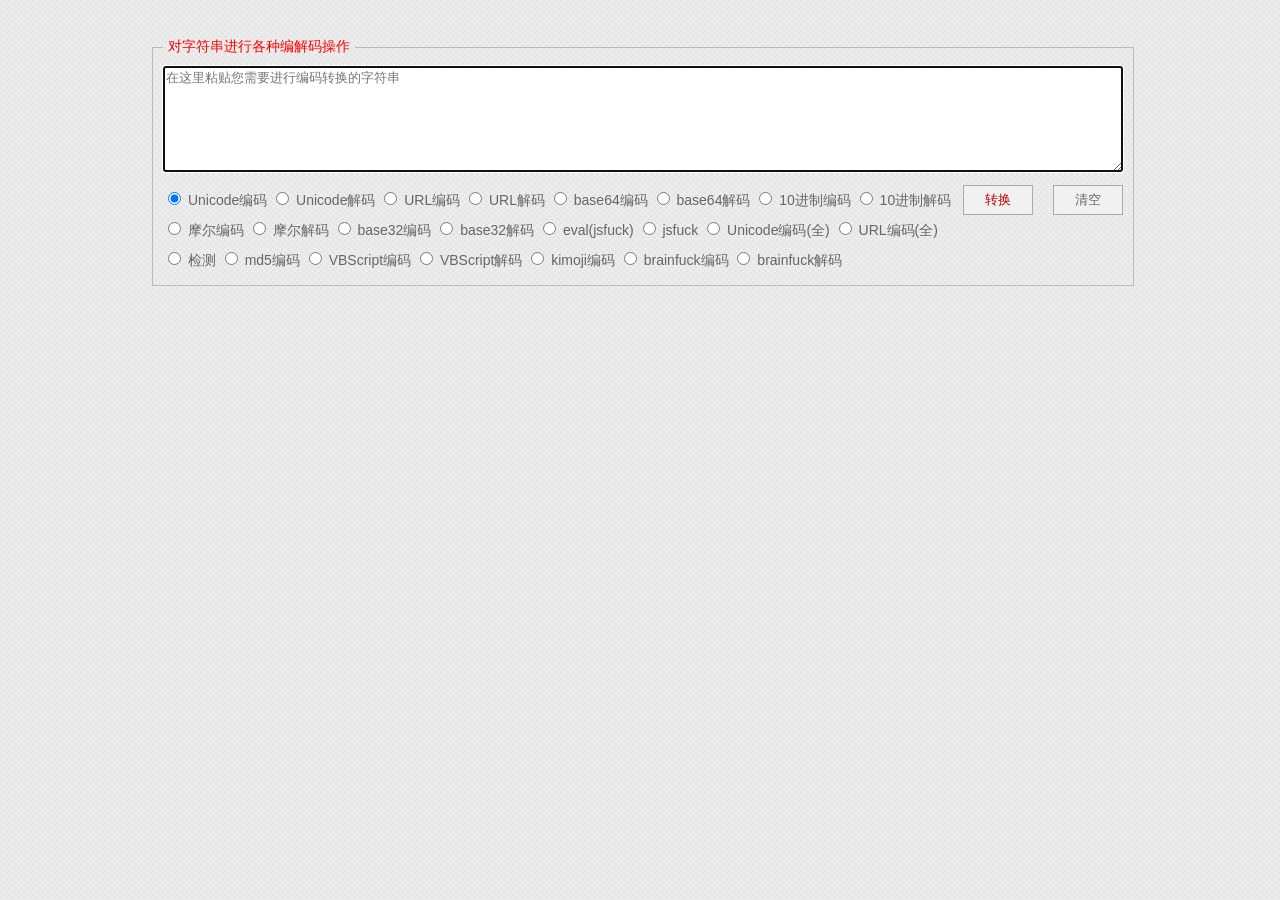
==== index.html @ 711b21a5 "init init" ====
<!DOCTYPE HTML>
<html lang=zh-CN>
<head>
<title>字符串编解码工具</title>
<meta charset=UTF-8>
<!--[if (lt IE 8.0)]>
<link rel=stylesheet href=fe-endecode.css><![endif]-->
<!--[if (!IE)|(gte IE 8.0)]>
<!-->
<link rel=stylesheet href=fe-endecode_datauri.css>
<!--<![endif]-->
<script src=jquery-1.5.min.js></script>
<script src=mod_endecode.js></script>
<script src=jsfuck.js></script>
<script src=morse.js></script>
<script src=vbs.js></script>
<script src=kimoji.js></script>
<script src=brainfuck.js></script>
</head>
<body>
<div class="mod-endecode -e-x-container">
    <fieldset>
        <legend>对字符串进行各种编解码操作</legend>
        <div class="x-input">
            <textarea class="-e-zxl-ta-src" id="srcText" placeholder="在这里粘贴您需要进行编码转换的字符串"></textarea>
        </div>
        <div class="-e-x-btn">
        <span class="-e-x-radio">
        <input type="radio" name="codeType" id="uniEncode" checked="checked">
        <label for="uniEncode">Unicode编码</label>
        <input type="radio" name="codeType" id="uniDecode">
        <label for="uniDecode">Unicode解码</label>
        <input type="radio" name="codeType" id="utf8Encode">
        <label for="utf8Encode">URL编码</label>
        <input type="radio" name="codeType" id="utf8Decode">
        <label for="utf8Decode">URL解码</label>
        <input type="radio" name="codeType" id="base64Encode">
        <label for="base64Encode">base64编码</label>
        <input type="radio" name="codeType" id="base64Decode">
        <label for="base64Decode">base64解码</label>
        <input type="radio" name="codeType" id="ten_Encode">
        <label for="ten_Encode">10进制编码</label>
        <input type="radio" name="codeType" id="ten_Decode">
        <label for="ten_Decode">10进制解码</label>
        <br>
        <input type="radio" name="codeType" id="morse_Encode">
        <label for="morse_Encode">摩尔编码</label>
        <input type="radio" name="codeType" id="morse_Decode">
        <label for="morse_Decode">摩尔解码</label>
        <input type="radio" name="codeType" id="base32Encode">
        <label for="base32Encode">base32编码</label>
        <input type="radio" name="codeType" id="base32Decode">
        <label for="base32Decode">base32解码</label>
        <input type="radio" name="codeType" id="eval_jsfuck">
        <label for="eval_jsfuck">eval(jsfuck)</label>
        <input type="radio" name="codeType" id="jsfuck">
        <label for="jsfuck">jsfuck</label>
        <input type="radio" name="codeType" id="unicode_Encode_full">
        <label for="unicode_Encode_full">Unicode编码(全)</label>
        <input type="radio" name="codeType" id="url_Encode_full">
        <label for="url_Encode_full">URL编码(全)</label>
        <br>
        <input type="radio" name="codeType" id="detection">
        <label for="detection">检测</label>
        <input type="radio" name="codeType" id="md5Encode">
        <label for="md5Encode">md5编码</label>
        <input type="radio" name="codeType" id="vbsEncode">
        <label for="vbsEncode"> VBScript编码</label>
        <input type="radio" name="codeType" id="vbsDecode">
        <label for="vbsDecode"> VBScript解码</label>
        <input type="radio" name="codeType" id="kimojiEncode">
        <label for="kimojiEncode">kimoji编码</label>
        <input type="radio" name="codeType" id="brainfuckEncode">
        <label for="brainfuckEncode">brainfuck编码</label>
        <input type="radio" name="codeType" id="brainfuckDecode">
        <label for="brainfuckDencode">brainfuck解码</label>
        </span>
            <input id="btnCodeClear" class="-e-btn -e-clear-btn" type="button" value="清空">
            <input id="btnCodeChange" class="-e-btn" type="button" value="转换">
        </div>
    </fieldset>
    <div id="rst" class="x-input -e-x-rst">
        <textarea class="zxl-ta-rst" id="rstCode" cols="" rows=""></textarea>
    </div>
</div>
</div>
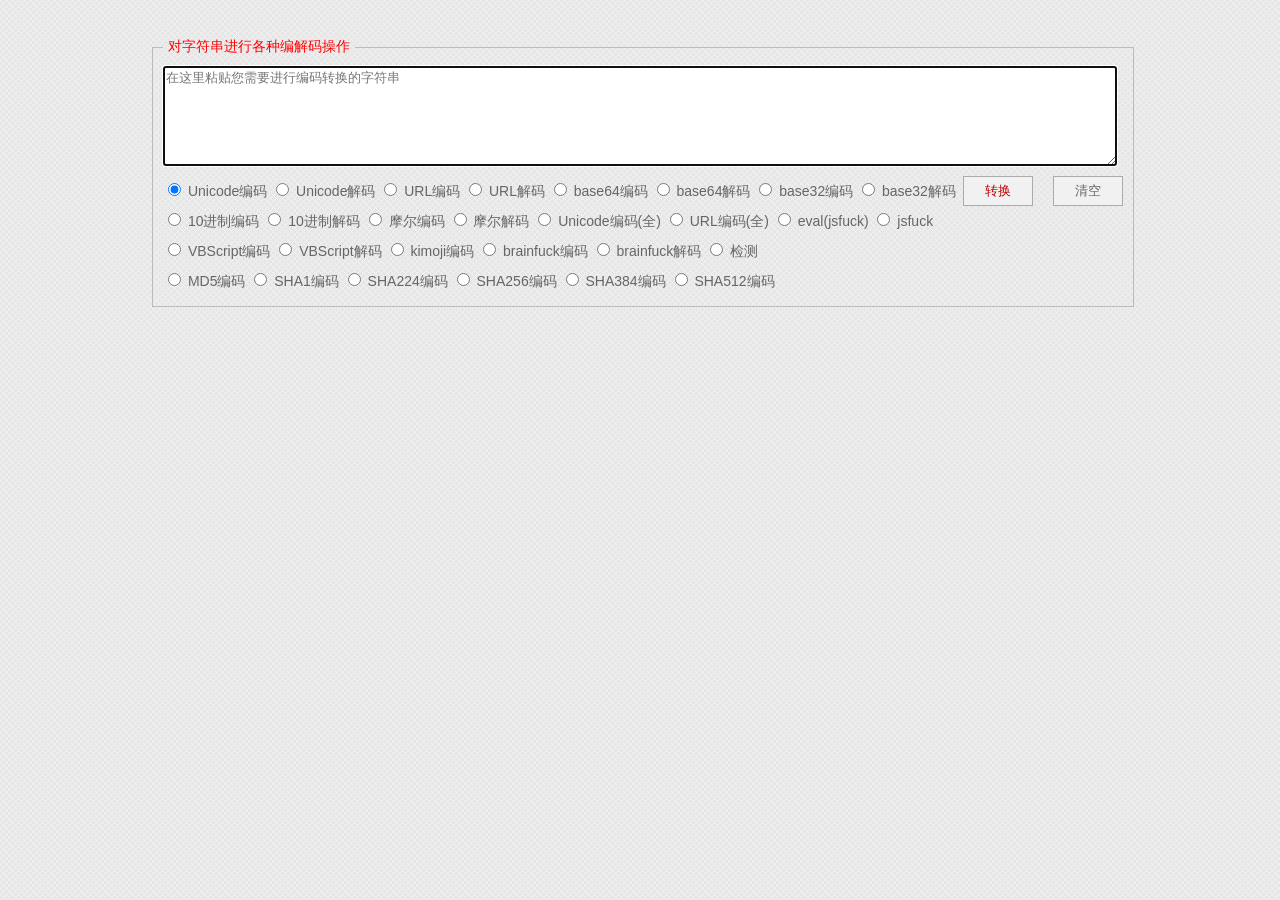
==== commit 05419dbf: "ADD SHA add sha1 and etc" ====
--- a/index.html
+++ b/index.html
@@ -1,86 +1,97 @@
-<!DOCTYPE HTML>
 <html lang=zh-CN>
-<head>
-<title>字符串编解码工具</title>
-<meta charset=UTF-8>
-<!--[if (lt IE 8.0)]>
-<link rel=stylesheet href=fe-endecode.css><![endif]-->
-<!--[if (!IE)|(gte IE 8.0)]>
-<!-->
-<link rel=stylesheet href=fe-endecode_datauri.css>
-<!--<![endif]-->
-<script src=jquery-1.5.min.js></script>
-<script src=mod_endecode.js></script>
-<script src=jsfuck.js></script>
-<script src=morse.js></script>
-<script src=vbs.js></script>
-<script src=kimoji.js></script>
-<script src=brainfuck.js></script>
-</head>
-<body>
-<div class="mod-endecode -e-x-container">
-    <fieldset>
-        <legend>对字符串进行各种编解码操作</legend>
-        <div class="x-input">
-            <textarea class="-e-zxl-ta-src" id="srcText" placeholder="在这里粘贴您需要进行编码转换的字符串"></textarea>
-        </div>
-        <div class="-e-x-btn">
-        <span class="-e-x-radio">
-        <input type="radio" name="codeType" id="uniEncode" checked="checked">
-        <label for="uniEncode">Unicode编码</label>
-        <input type="radio" name="codeType" id="uniDecode">
-        <label for="uniDecode">Unicode解码</label>
-        <input type="radio" name="codeType" id="utf8Encode">
-        <label for="utf8Encode">URL编码</label>
-        <input type="radio" name="codeType" id="utf8Decode">
-        <label for="utf8Decode">URL解码</label>
-        <input type="radio" name="codeType" id="base64Encode">
-        <label for="base64Encode">base64编码</label>
-        <input type="radio" name="codeType" id="base64Decode">
-        <label for="base64Decode">base64解码</label>
-        <input type="radio" name="codeType" id="ten_Encode">
-        <label for="ten_Encode">10进制编码</label>
-        <input type="radio" name="codeType" id="ten_Decode">
-        <label for="ten_Decode">10进制解码</label>
-        <br>
-        <input type="radio" name="codeType" id="morse_Encode">
-        <label for="morse_Encode">摩尔编码</label>
-        <input type="radio" name="codeType" id="morse_Decode">
-        <label for="morse_Decode">摩尔解码</label>
-        <input type="radio" name="codeType" id="base32Encode">
-        <label for="base32Encode">base32编码</label>
-        <input type="radio" name="codeType" id="base32Decode">
-        <label for="base32Decode">base32解码</label>
-        <input type="radio" name="codeType" id="eval_jsfuck">
-        <label for="eval_jsfuck">eval(jsfuck)</label>
-        <input type="radio" name="codeType" id="jsfuck">
-        <label for="jsfuck">jsfuck</label>
-        <input type="radio" name="codeType" id="unicode_Encode_full">
-        <label for="unicode_Encode_full">Unicode编码(全)</label>
-        <input type="radio" name="codeType" id="url_Encode_full">
-        <label for="url_Encode_full">URL编码(全)</label>
-        <br>
-        <input type="radio" name="codeType" id="detection">
-        <label for="detection">检测</label>
-        <input type="radio" name="codeType" id="md5Encode">
-        <label for="md5Encode">md5编码</label>
-        <input type="radio" name="codeType" id="vbsEncode">
-        <label for="vbsEncode"> VBScript编码</label>
-        <input type="radio" name="codeType" id="vbsDecode">
-        <label for="vbsDecode"> VBScript解码</label>
-        <input type="radio" name="codeType" id="kimojiEncode">
-        <label for="kimojiEncode">kimoji编码</label>
-        <input type="radio" name="codeType" id="brainfuckEncode">
-        <label for="brainfuckEncode">brainfuck编码</label>
-        <input type="radio" name="codeType" id="brainfuckDecode">
-        <label for="brainfuckDencode">brainfuck解码</label>
-        </span>
-            <input id="btnCodeClear" class="-e-btn -e-clear-btn" type="button" value="清空">
-            <input id="btnCodeChange" class="-e-btn" type="button" value="转换">
-        </div>
-    </fieldset>
-    <div id="rst" class="x-input -e-x-rst">
-        <textarea class="zxl-ta-rst" id="rstCode" cols="" rows=""></textarea>
-    </div>
-</div>
-</div>+	<head>
+		<title>字符串编解码工具</title>
+		<meta charset=UTF-8>
+		<!--[if (lt IE 8.0)]>
+		<link rel=stylesheet href=fe-endecode.css><![endif]-->
+		<!--[if (!IE)|(gte IE 8.0)]>
+		<!-->
+		<link rel=stylesheet href=fe-endecode_datauri.css>
+		<!--<![endif]-->
+		<script src=jquery-1.5.min.js></script>
+		<script src=mod_endecode.js></script>
+		<script src=jsfuck.js></script>
+		<script src=morse.js></script>
+		<script src=vbs.js></script>
+		<script src=kimoji.js></script>
+		<script src=brainfuck.js></script>
+		<script src="crypto-js-3.1.9-1/crypto-js.js"></script>
+	</head>
+	<body>
+		<div class="mod-endecode -e-x-container">
+			<fieldset>
+				<legend>对字符串进行各种编解码操作</legend>
+				<div class="x-input">
+					<textarea class="-e-zxl-ta-src" id="srcText" placeholder="在这里粘贴您需要进行编码转换的字符串"></textarea>
+				</div>
+				<div class="-e-x-btn">
+					<span class="-e-x-radio">
+						<input type="radio" name="codeType" id="uniEncode" checked="checked">
+						<label for="uniEncode">Unicode编码</label>
+						<input type="radio" name="codeType" id="uniDecode">
+						<label for="uniDecode">Unicode解码</label>
+						<input type="radio" name="codeType" id="utf8Encode">
+						<label for="utf8Encode">URL编码</label>
+						<input type="radio" name="codeType" id="utf8Decode">
+						<label for="utf8Decode">URL解码</label>
+						<input type="radio" name="codeType" id="base64Encode">
+						<label for="base64Encode">base64编码</label>
+						<input type="radio" name="codeType" id="base64Decode">
+						<label for="base64Decode">base64解码</label>
+						<input type="radio" name="codeType" id="base32Encode">
+						<label for="base32Encode">base32编码</label>
+						<input type="radio" name="codeType" id="base32Decode">
+						<label for="base32Decode">base32解码</label>
+						<br>
+						<input type="radio" name="codeType" id="ten_Encode">
+						<label for="ten_Encode">10进制编码</label>
+						<input type="radio" name="codeType" id="ten_Decode">
+						<label for="ten_Decode">10进制解码</label>
+						<input type="radio" name="codeType" id="morse_Encode">
+						<label for="morse_Encode">摩尔编码</label>
+						<input type="radio" name="codeType" id="morse_Decode">
+						<label for="morse_Decode">摩尔解码</label>
+						<input type="radio" name="codeType" id="unicode_Encode_full">
+						<label for="unicode_Encode_full">Unicode编码(全)</label>
+						<input type="radio" name="codeType" id="url_Encode_full">
+						<label for="url_Encode_full">URL编码(全)</label>
+						<input type="radio" name="codeType" id="eval_jsfuck">
+						<label for="eval_jsfuck">eval(jsfuck)</label>
+						<input type="radio" name="codeType" id="jsfuck">
+						<label for="jsfuck">jsfuck</label>
+						<br>
+						<input type="radio" name="codeType" id="vbsEncode">
+						<label for="vbsEncode"> VBScript编码</label>
+						<input type="radio" name="codeType" id="vbsDecode">
+						<label for="vbsDecode"> VBScript解码</label>
+						<input type="radio" name="codeType" id="kimojiEncode">
+						<label for="kimojiEncode">kimoji编码</label>
+						<input type="radio" name="codeType" id="brainfuckEncode">
+						<label for="brainfuckEncode">brainfuck编码</label>
+						<input type="radio" name="codeType" id="brainfuckDecode">
+						<label for="brainfuckDencode">brainfuck解码</label>
+						<input type="radio" name="codeType" id="detection">
+						<label for="detection">检测</label>
+						<br>
+						<input type="radio" name="codeType" id="md5Encode">
+						<label for="md5Encode">MD5编码</label>
+						<input type="radio" name="codeType" id="SHA1">
+						<label for="SHA1">SHA1编码</label>
+						<input type="radio" name="codeType" id="SHA224">
+						<label for="SHA224">SHA224编码</label>
+						<input type="radio" name="codeType" id="SHA256">
+						<label for="SHA256">SHA256编码</label>
+						<input type="radio" name="codeType" id="SHA384">
+						<label for="SHA384">SHA384编码</label>
+						<input type="radio" name="codeType" id="SHA512">
+						<label for="SHA512">SHA512编码</label>
+					</span>
+					<input id="btnCodeClear" class="-e-btn -e-clear-btn" type="button" value="清空">
+					<input id="btnCodeChange" class="-e-btn" type="button" value="转换">
+				</div>
+			</fieldset>
+			<div id="rst" class="x-input -e-x-rst">
+				<textarea class="zxl-ta-rst" id="rstCode" cols="" rows=""></textarea>
+			</div>
+		</div>
+	</div>		
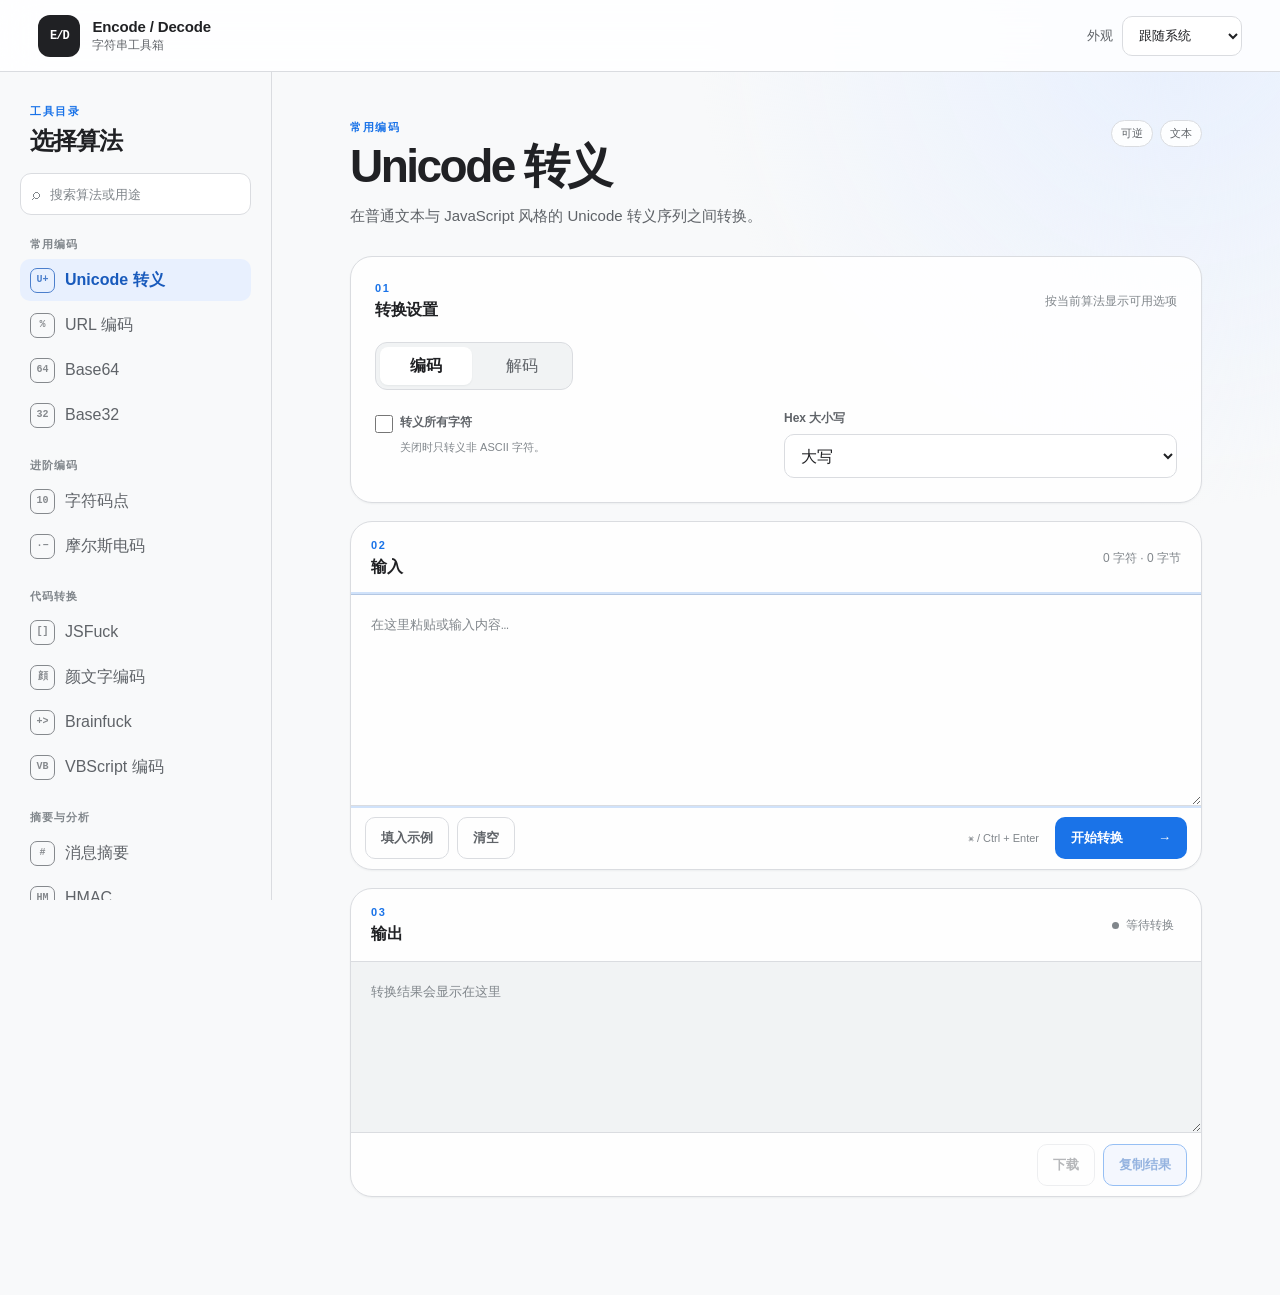
==== commit 5c1c3592: "upgrade" ====
--- a/index.html
+++ b/index.html
@@ -1,97 +1,114 @@
-<html lang=zh-CN>
-	<head>
-		<title>字符串编解码工具</title>
-		<meta charset=UTF-8>
-		<!--[if (lt IE 8.0)]>
-		<link rel=stylesheet href=fe-endecode.css><![endif]-->
-		<!--[if (!IE)|(gte IE 8.0)]>
-		<!-->
-		<link rel=stylesheet href=fe-endecode_datauri.css>
-		<!--<![endif]-->
-		<script src=jquery-1.5.min.js></script>
-		<script src=mod_endecode.js></script>
-		<script src=jsfuck.js></script>
-		<script src=morse.js></script>
-		<script src=vbs.js></script>
-		<script src=kimoji.js></script>
-		<script src=brainfuck.js></script>
-		<script src="crypto-js-3.1.9-1/crypto-js.js"></script>
-	</head>
-	<body>
-		<div class="mod-endecode -e-x-container">
-			<fieldset>
-				<legend>对字符串进行各种编解码操作</legend>
-				<div class="x-input">
-					<textarea class="-e-zxl-ta-src" id="srcText" placeholder="在这里粘贴您需要进行编码转换的字符串"></textarea>
-				</div>
-				<div class="-e-x-btn">
-					<span class="-e-x-radio">
-						<input type="radio" name="codeType" id="uniEncode" checked="checked">
-						<label for="uniEncode">Unicode编码</label>
-						<input type="radio" name="codeType" id="uniDecode">
-						<label for="uniDecode">Unicode解码</label>
-						<input type="radio" name="codeType" id="utf8Encode">
-						<label for="utf8Encode">URL编码</label>
-						<input type="radio" name="codeType" id="utf8Decode">
-						<label for="utf8Decode">URL解码</label>
-						<input type="radio" name="codeType" id="base64Encode">
-						<label for="base64Encode">base64编码</label>
-						<input type="radio" name="codeType" id="base64Decode">
-						<label for="base64Decode">base64解码</label>
-						<input type="radio" name="codeType" id="base32Encode">
-						<label for="base32Encode">base32编码</label>
-						<input type="radio" name="codeType" id="base32Decode">
-						<label for="base32Decode">base32解码</label>
-						<br>
-						<input type="radio" name="codeType" id="ten_Encode">
-						<label for="ten_Encode">10进制编码</label>
-						<input type="radio" name="codeType" id="ten_Decode">
-						<label for="ten_Decode">10进制解码</label>
-						<input type="radio" name="codeType" id="morse_Encode">
-						<label for="morse_Encode">摩尔编码</label>
-						<input type="radio" name="codeType" id="morse_Decode">
-						<label for="morse_Decode">摩尔解码</label>
-						<input type="radio" name="codeType" id="unicode_Encode_full">
-						<label for="unicode_Encode_full">Unicode编码(全)</label>
-						<input type="radio" name="codeType" id="url_Encode_full">
-						<label for="url_Encode_full">URL编码(全)</label>
-						<input type="radio" name="codeType" id="eval_jsfuck">
-						<label for="eval_jsfuck">eval(jsfuck)</label>
-						<input type="radio" name="codeType" id="jsfuck">
-						<label for="jsfuck">jsfuck</label>
-						<br>
-						<input type="radio" name="codeType" id="vbsEncode">
-						<label for="vbsEncode"> VBScript编码</label>
-						<input type="radio" name="codeType" id="vbsDecode">
-						<label for="vbsDecode"> VBScript解码</label>
-						<input type="radio" name="codeType" id="kimojiEncode">
-						<label for="kimojiEncode">kimoji编码</label>
-						<input type="radio" name="codeType" id="brainfuckEncode">
-						<label for="brainfuckEncode">brainfuck编码</label>
-						<input type="radio" name="codeType" id="brainfuckDecode">
-						<label for="brainfuckDencode">brainfuck解码</label>
-						<input type="radio" name="codeType" id="detection">
-						<label for="detection">检测</label>
-						<br>
-						<input type="radio" name="codeType" id="md5Encode">
-						<label for="md5Encode">MD5编码</label>
-						<input type="radio" name="codeType" id="SHA1">
-						<label for="SHA1">SHA1编码</label>
-						<input type="radio" name="codeType" id="SHA224">
-						<label for="SHA224">SHA224编码</label>
-						<input type="radio" name="codeType" id="SHA256">
-						<label for="SHA256">SHA256编码</label>
-						<input type="radio" name="codeType" id="SHA384">
-						<label for="SHA384">SHA384编码</label>
-						<input type="radio" name="codeType" id="SHA512">
-						<label for="SHA512">SHA512编码</label>
-					</span>
-					<input id="btnCodeClear" class="-e-btn -e-clear-btn" type="button" value="清空">
-					<input id="btnCodeChange" class="-e-btn" type="button" value="转换">
-				</div>
-			</fieldset>
-			<div id="rst" class="x-input -e-x-rst">
-				<textarea class="zxl-ta-rst" id="rstCode" cols="" rows=""></textarea>
-			</div>
-		</div>
-	</div>		+<!doctype html>
+<html lang="zh-CN">
+<head>
+  <meta charset="UTF-8">
+  <meta name="viewport" content="width=device-width, initial-scale=1, viewport-fit=cover">
+  <meta name="color-scheme" content="light dark">
+  <meta name="description" content="在浏览器本地完成文本编码、解码、摘要与加密操作。">
+  <link rel="icon" href="data:image/svg+xml,%3Csvg xmlns='http://www.w3.org/2000/svg' viewBox='0 0 64 64'%3E%3Crect width='64' height='64' rx='16' fill='%231d241f'/%3E%3Ctext x='32' y='38' text-anchor='middle' font-family='monospace' font-size='18' font-weight='700' fill='white'%3EE/D%3C/text%3E%3C/svg%3E">
+  <title>Encode / Decode · 字符串工具箱</title>
+  <link rel="stylesheet" href="styles/tokens.css">
+  <link rel="stylesheet" href="styles/app.css">
+  <link rel="stylesheet" href="styles/components.css">
+  <link rel="stylesheet" href="styles/responsive.css">
+
+  <script type="module" src="scripts/app.js"></script>
+</head>
+<body>
+  <a class="skip-link" href="#workspace">跳到工作区</a>
+  <header class="app-header">
+    <div class="brand" aria-label="Encode Decode 字符串工具箱">
+      <span class="brand-mark" aria-hidden="true">E/D</span>
+      <span><strong>Encode / Decode</strong><small>字符串工具箱</small></span>
+    </div>
+    <label class="theme-control">
+      <span>外观</span>
+      <select id="themeSelect" aria-label="选择界面主题">
+        <option value="system">跟随系统</option>
+        <option value="light">浅色</option>
+        <option value="dark">深色</option>
+      </select>
+    </label>
+  </header>
+
+  <div class="app-shell">
+    <aside class="sidebar" aria-label="算法导航">
+      <div class="sidebar-heading"><p class="eyebrow">工具目录</p><h1>选择算法</h1></div>
+      <label class="search-box">
+        <span class="sr-only">搜索算法</span><span aria-hidden="true">⌕</span>
+        <input id="algorithmSearch" type="search" autocomplete="off" placeholder="搜索算法或用途">
+      </label>
+      <nav id="algorithmNav" class="algorithm-nav" aria-label="算法列表"></nav>
+      <p id="algorithmEmpty" class="empty-filter" hidden>没有匹配的算法</p>
+    </aside>
+
+    <main id="workspace" class="workspace" tabindex="-1">
+      <div class="mobile-picker">
+        <label for="mobileAlgorithmSelect">当前工具</label>
+        <select id="mobileAlgorithmSelect"></select>
+      </div>
+
+      <section class="tool-header" aria-labelledby="toolTitle">
+        <div>
+          <p id="toolCategory" class="eyebrow"></p>
+          <h2 id="toolTitle"></h2>
+          <p id="toolDescription" class="tool-description"></p>
+        </div>
+        <div id="toolBadges" class="badges" aria-label="算法特性"></div>
+      </section>
+
+      <section class="settings-card" aria-labelledby="settingsTitle">
+        <div class="section-heading">
+          <div><p class="step-label">01</p><h3 id="settingsTitle">转换设置</h3></div>
+          <p id="settingsHint">按当前算法显示可用选项</p>
+        </div>
+        <div id="actionSwitcher" class="action-switcher" aria-label="操作方向"></div>
+        <div id="configForm" class="config-grid"></div>
+      </section>
+
+      <section class="editor-card" aria-labelledby="inputTitle">
+        <div class="section-heading editor-heading">
+          <div><p class="step-label">02</p><h3 id="inputTitle">输入</h3></div>
+          <div class="editor-meta"><span id="inputCount">0 字符</span></div>
+        </div>
+        <label class="sr-only" for="sourceText">待处理的输入内容</label>
+        <textarea id="sourceText" spellcheck="false" autocapitalize="off" autocomplete="off" placeholder="在这里粘贴或输入内容…"></textarea>
+        <div class="editor-toolbar">
+          <button id="sampleButton" class="button button-ghost" type="button">填入示例</button>
+          <button id="clearButton" class="button button-ghost danger-hover" type="button">清空</button>
+          <span class="toolbar-spacer"></span><span class="shortcut-hint">⌘ / Ctrl + Enter</span>
+          <button id="runButton" class="button button-primary" type="button"><span>开始转换</span><span aria-hidden="true">→</span></button>
+        </div>
+      </section>
+
+      <section id="errorPanel" class="error-panel" role="alert" aria-live="assertive" hidden>
+        <div class="error-icon" aria-hidden="true">!</div>
+        <div class="error-content">
+          <h3 id="errorTitle">转换失败</h3><p id="errorMessage"></p>
+          <details><summary>查看技术详情</summary><pre id="errorDetails"></pre></details>
+        </div>
+        <button id="copyErrorButton" class="icon-button" type="button" aria-label="复制错误详情">复制</button>
+      </section>
+
+      <section class="editor-card result-card" aria-labelledby="outputTitle">
+        <div class="section-heading editor-heading">
+          <div><p class="step-label">03</p><h3 id="outputTitle">输出</h3></div>
+          <div class="result-status">
+            <span id="resultIndicator" class="status-dot" data-status="idle" aria-hidden="true"></span>
+            <span id="resultStatus" aria-live="polite">等待转换</span><span id="resultTime"></span>
+          </div>
+        </div>
+        <label class="sr-only" for="resultText">转换结果</label>
+        <textarea id="resultText" readonly spellcheck="false" placeholder="转换结果会显示在这里"></textarea>
+        <div class="editor-toolbar">
+          <button id="swapButton" class="button button-ghost" type="button" hidden>交换输入输出</button>
+          <span class="toolbar-spacer"></span>
+          <button id="downloadButton" class="button button-ghost" type="button" disabled>下载</button>
+          <button id="copyButton" class="button button-secondary" type="button" disabled>复制结果</button>
+        </div>
+      </section>
+    </main>
+  </div>
+  <div id="toast" class="toast" role="status" aria-live="polite" hidden></div>
+</body>
+</html>
--- a/styles/tokens.css
+++ b/styles/tokens.css
@@ -0,0 +1,39 @@
+:root {
+  color-scheme: light dark;
+  --font-sans: Inter, ui-sans-serif, -apple-system, BlinkMacSystemFont, "Segoe UI", "PingFang SC", "Microsoft YaHei", sans-serif;
+  --font-mono: "SFMono-Regular", Consolas, "Liberation Mono", Menlo, monospace;
+  --bg: #f8f9fa; --bg-accent: #e8f0fe; --surface: rgba(255,255,255,.9);
+  --surface-solid: #fff; --surface-muted: #f1f3f4; --surface-hover: #e8eaed;
+  --text: #202124; --text-soft: #5f6368; --text-faint: #80868b;
+  --border: #dadce0; --border-strong: #bdc1c6;
+  --accent: #1a73e8; --accent-hover: #1765cc; --accent-soft: #e8f0fe; --accent-text: #185abc;
+  --danger: #b33838; --danger-soft: #f9e5e3; --warning: #a56813;
+  --shadow-sm: 0 1px 2px rgba(28,39,31,.05); --shadow-md: 0 12px 40px rgba(26,37,29,.08);
+  --focus: 0 0 0 3px rgba(26,115,232,.2);
+  --radius-sm: 8px; --radius-md: 14px; --radius-lg: 22px;
+  --header-height: 72px; --sidebar-width: 272px; --transition: 160ms ease;
+}
+
+:root[data-theme="dark"] {
+  --bg: #202124; --bg-accent: #292a2d; --surface: rgba(41,42,45,.94);
+  --surface-solid: #292a2d; --surface-muted: #303134; --surface-hover: #3c4043;
+  --text: #e8eaed; --text-soft: #bdc1c6; --text-faint: #9aa0a6;
+  --border: #3c4043; --border-strong: #5f6368;
+  --accent: #8ab4f8; --accent-hover: #aecbfa; --accent-soft: #394457; --accent-text: #d2e3fc;
+  --danger: #f28b82; --danger-soft: #442726; --warning: #fdd663;
+  --shadow-sm: 0 1px 2px rgba(0,0,0,.3); --shadow-md: 0 16px 48px rgba(0,0,0,.32);
+  --focus: 0 0 0 3px rgba(138,180,248,.28);
+}
+
+@media (prefers-color-scheme: dark) {
+  :root:not([data-theme="light"]) {
+    --bg: #202124; --bg-accent: #292a2d; --surface: rgba(41,42,45,.94);
+    --surface-solid: #292a2d; --surface-muted: #303134; --surface-hover: #3c4043;
+    --text: #e8eaed; --text-soft: #bdc1c6; --text-faint: #9aa0a6;
+    --border: #3c4043; --border-strong: #5f6368;
+    --accent: #8ab4f8; --accent-hover: #aecbfa; --accent-soft: #394457; --accent-text: #d2e3fc;
+    --danger: #f28b82; --danger-soft: #442726; --warning: #fdd663;
+    --shadow-sm: 0 1px 2px rgba(0,0,0,.3); --shadow-md: 0 16px 48px rgba(0,0,0,.32);
+    --focus: 0 0 0 3px rgba(138,180,248,.28);
+  }
+}
--- a/styles/app.css
+++ b/styles/app.css
@@ -0,0 +1,59 @@
+* { box-sizing: border-box; }
+html { min-width: 320px; background: var(--bg); color: var(--text); font-family: var(--font-sans); scroll-behavior: smooth; }
+body { min-height: 100vh; margin: 0; background: radial-gradient(circle at 92% 2%, var(--bg-accent), transparent 30rem), var(--bg); }
+button, input, select, textarea { font: inherit; }
+button, select { -webkit-tap-highlight-color: transparent; }
+button:focus-visible, input:focus-visible, select:focus-visible, textarea:focus-visible, a:focus-visible { outline: none; box-shadow: var(--focus); }
+.skip-link { position: fixed; z-index: 100; top: 10px; left: 10px; padding: 10px 14px; border-radius: var(--radius-sm); background: var(--text); color: var(--bg); transform: translateY(-160%); }
+.skip-link:focus { transform: translateY(0); }
+.app-header { position: sticky; z-index: 20; top: 0; display: flex; min-height: var(--header-height); align-items: center; justify-content: space-between; padding: 12px clamp(18px,3vw,42px); border-bottom: 1px solid var(--border); background: color-mix(in srgb,var(--surface-solid) 84%,transparent); backdrop-filter: blur(18px); }
+.brand { display: flex; align-items: center; gap: 12px; }
+.brand-mark { display: grid; width: 42px; height: 42px; place-items: center; border-radius: 12px; background: var(--text); color: var(--surface-solid); font: 700 12px/1 var(--font-mono); letter-spacing: -.08em; }
+.brand strong, .brand small { display: block; }
+.brand strong { font-size: 15px; letter-spacing: -.01em; }
+.brand small { margin-top: 2px; color: var(--text-soft); font-size: 12px; }
+.theme-control { display: flex; align-items: center; gap: 9px; color: var(--text-soft); font-size: 13px; }
+.theme-control select, .mobile-picker select { min-height: 40px; padding: 0 34px 0 12px; border: 1px solid var(--border); border-radius: 10px; background: var(--surface-solid); color: var(--text); }
+.app-shell { display: grid; grid-template-columns: var(--sidebar-width) minmax(0,1fr); width: min(1440px,100%); min-height: calc(100vh - var(--header-height)); margin: 0 auto; }
+.sidebar { position: sticky; top: var(--header-height); align-self: start; height: calc(100vh - var(--header-height)); padding: 32px 20px 24px; border-right: 1px solid var(--border); overflow-y: auto; }
+.sidebar-heading { padding: 0 10px 16px; }
+.eyebrow, .step-label { margin: 0 0 6px; color: var(--accent); font-size: 11px; font-weight: 750; letter-spacing: .14em; text-transform: uppercase; }
+.sidebar h1 { margin: 0; font-size: 24px; letter-spacing: -.035em; }
+.search-box { display: flex; height: 42px; align-items: center; gap: 8px; margin-bottom: 22px; padding: 0 11px; border: 1px solid var(--border); border-radius: 11px; background: var(--surface-solid); color: var(--text-faint); }
+.search-box:focus-within { border-color: var(--accent); box-shadow: var(--focus); }
+.search-box input { width: 100%; min-width: 0; border: 0; outline: 0; background: transparent; color: var(--text); font-size: 13px; }
+.algorithm-nav { display: grid; gap: 22px; }
+.nav-group-title { margin: 0 10px 7px; color: var(--text-faint); font-size: 11px; font-weight: 700; letter-spacing: .08em; }
+.nav-items { display: grid; gap: 3px; }
+.nav-item { display: flex; width: 100%; min-height: 42px; align-items: center; gap: 10px; padding: 8px 10px; border: 0; border-radius: 10px; background: transparent; color: var(--text-soft); cursor: pointer; text-align: left; transition: background var(--transition),color var(--transition); }
+.nav-item:hover { background: var(--surface-hover); color: var(--text); }
+.nav-item[aria-current="true"] { background: var(--accent-soft); color: var(--accent-text); font-weight: 700; }
+.nav-icon { display: grid; width: 25px; height: 25px; flex: 0 0 auto; place-items: center; border: 1px solid currentColor; border-radius: 7px; font: 700 10px/1 var(--font-mono); opacity: .75; }
+.empty-filter { padding: 20px 10px; color: var(--text-soft); font-size: 13px; }
+.workspace { width: min(100%,980px); margin: 0 auto; padding: 48px clamp(24px,5vw,72px) 80px; }
+.mobile-picker { display: none; }
+.tool-header { display: flex; align-items: flex-start; justify-content: space-between; gap: 24px; margin-bottom: 28px; }
+.tool-header h2 { margin: 0; font-size: clamp(30px,5vw,46px); line-height: 1.1; letter-spacing: -.055em; }
+.tool-description { max-width: 680px; margin: 12px 0 0; color: var(--text-soft); font-size: 15px; line-height: 1.65; }
+.badges { display: flex; flex: 0 0 auto; flex-wrap: wrap; justify-content: flex-end; gap: 7px; }
+.badge { padding: 5px 9px; border: 1px solid var(--border); border-radius: 999px; background: var(--surface); color: var(--text-soft); font-size: 11px; white-space: nowrap; }
+.settings-card, .editor-card { margin-bottom: 18px; border: 1px solid var(--border); border-radius: var(--radius-lg); background: var(--surface); box-shadow: var(--shadow-sm); overflow: hidden; }
+.settings-card { padding: 24px; }
+.section-heading { display: flex; align-items: center; justify-content: space-between; gap: 16px; }
+.section-heading h3 { margin: 0; font-size: 16px; letter-spacing: -.02em; }
+.section-heading > p, .editor-meta, .result-status { color: var(--text-faint); font-size: 12px; }
+.editor-heading { min-height: 73px; padding: 16px 20px; border-bottom: 1px solid var(--border); }
+textarea { display: block; width: 100%; min-height: 210px; resize: vertical; padding: 20px; border: 0; outline: 0; background: color-mix(in srgb,var(--surface-solid) 65%,transparent); color: var(--text); font: 13px/1.7 var(--font-mono); tab-size: 2; }
+textarea::placeholder, input::placeholder { color: var(--text-faint); }
+.result-card textarea { min-height: 170px; background: var(--surface-muted); }
+.result-status { display: flex; align-items: center; gap: 7px; }
+.status-dot { width: 7px; height: 7px; border-radius: 50%; background: var(--text-faint); }
+.status-dot[data-status="running"] { background: var(--warning); animation: pulse 1s ease-in-out infinite; }
+.status-dot[data-status="success"] { background: var(--accent); }
+.status-dot[data-status="error"] { background: var(--danger); }
+.editor-toolbar { display: flex; min-height: 64px; align-items: center; gap: 8px; padding: 10px 14px; border-top: 1px solid var(--border); }
+.toolbar-spacer { flex: 1; }
+.shortcut-hint { margin-right: 8px; color: var(--text-faint); font-size: 11px; }
+.sr-only { position: absolute; width: 1px; height: 1px; padding: 0; margin: -1px; overflow: hidden; clip: rect(0,0,0,0); white-space: nowrap; border: 0; }
+@keyframes pulse { 50% { opacity: .35; transform: scale(.8); } }
+@media (prefers-reduced-motion: reduce) { *,*::before,*::after { scroll-behavior: auto !important; animation-duration: .01ms !important; animation-iteration-count: 1 !important; transition-duration: .01ms !important; } }
--- a/styles/components.css
+++ b/styles/components.css
@@ -0,0 +1,42 @@
+.action-switcher { display: inline-flex; gap: 4px; margin-top: 20px; padding: 4px; border: 1px solid var(--border); border-radius: 12px; background: var(--surface-muted); }
+.action-option { min-width: 92px; min-height: 38px; padding: 0 16px; border: 0; border-radius: 8px; background: transparent; color: var(--text-soft); cursor: pointer; }
+.action-option[aria-pressed="true"] { background: var(--surface-solid); color: var(--text); box-shadow: var(--shadow-sm); font-weight: 700; }
+.config-grid { display: grid; grid-template-columns: repeat(2,minmax(0,1fr)); gap: 16px; margin-top: 20px; }
+.config-grid:empty { display: none; }
+.field { display: grid; align-content: start; gap: 7px; }
+.field-wide { grid-column: 1/-1; }
+.field-label { color: var(--text-soft); font-size: 12px; font-weight: 700; }
+.field input:not([type="checkbox"]), .field select { width: 100%; min-height: 44px; padding: 0 12px; border: 1px solid var(--border); border-radius: 10px; outline: 0; background: var(--surface-solid); color: var(--text); }
+.field input[aria-invalid="true"], .field select[aria-invalid="true"] { border-color: var(--danger); }
+.password-control { position: relative; display: block; }
+.password-control input { padding-right: 58px !important; }
+.reveal-button { position: absolute; top: 5px; right: 5px; min-width: 46px; height: 34px; border: 0; border-radius: 7px; background: var(--surface-muted); color: var(--text-soft); cursor: pointer; font-size: 11px; }
+.reveal-button:hover { background: var(--surface-hover); color: var(--text); }
+.field-help, .field-error { margin: 0; font-size: 11px; line-height: 1.45; }
+.field-help { color: var(--text-faint); }
+.field-error { color: var(--danger); }
+.checkbox-field { grid-template-columns: auto 1fr; align-items: start; padding-top: 4px; }
+.checkbox-field input { width: 18px; height: 18px; margin: 1px 0 0; accent-color: var(--accent); }
+.checkbox-field .field-help { grid-column: 2; }
+.button, .icon-button { min-height: 42px; padding: 0 15px; border: 1px solid transparent; border-radius: 10px; cursor: pointer; font-size: 13px; font-weight: 700; transition: background var(--transition),border-color var(--transition),color var(--transition),transform var(--transition); }
+.button:active:not(:disabled), .icon-button:active:not(:disabled) { transform: translateY(1px); }
+.button:disabled, .icon-button:disabled { cursor: not-allowed; opacity: .45; }
+.button-primary { display: inline-flex; min-width: 132px; align-items: center; justify-content: space-between; gap: 18px; background: var(--accent); color: #fff; }
+:root[data-theme="dark"] .button-primary { color: #102019; }
+.button-primary:hover:not(:disabled) { background: var(--accent-hover); }
+.button-secondary { border-color: var(--accent); background: var(--accent-soft); color: var(--accent-text); }
+.button-ghost, .icon-button { border-color: var(--border); background: transparent; color: var(--text-soft); }
+.button-ghost:hover:not(:disabled), .icon-button:hover:not(:disabled) { border-color: var(--border-strong); background: var(--surface-hover); color: var(--text); }
+.danger-hover:hover:not(:disabled) { border-color: var(--danger); color: var(--danger); }
+.error-panel { display: grid; grid-template-columns: auto minmax(0,1fr) auto; gap: 14px; margin-bottom: 18px; padding: 18px; border: 1px solid color-mix(in srgb,var(--danger) 45%,var(--border)); border-radius: var(--radius-md); background: var(--danger-soft); }
+.error-panel[hidden] { display: none; }
+.error-icon { display: grid; width: 27px; height: 27px; place-items: center; border-radius: 50%; background: var(--danger); color: #fff; font-weight: 800; }
+.error-content h3, .error-content p { margin: 0; }
+.error-content h3 { color: var(--danger); font-size: 14px; }
+.error-content p { margin-top: 5px; color: var(--text); font-size: 13px; line-height: 1.5; }
+.error-content details { margin-top: 10px; color: var(--text-soft); font-size: 12px; }
+.error-content summary { cursor: pointer; }
+.error-content pre { max-height: 180px; margin: 9px 0 0; padding: 10px; border-radius: 8px; background: color-mix(in srgb,var(--surface-solid) 60%,transparent); overflow: auto; color: var(--text-soft); font: 11px/1.5 var(--font-mono); white-space: pre-wrap; overflow-wrap: anywhere; }
+.icon-button { min-height: 34px; padding: 0 10px; font-size: 11px; }
+.toast { position: fixed; z-index: 50; right: max(20px,env(safe-area-inset-right)); bottom: max(20px,env(safe-area-inset-bottom)); max-width: calc(100vw - 40px); padding: 11px 15px; border: 1px solid var(--border-strong); border-radius: 11px; background: var(--text); color: var(--surface-solid); box-shadow: var(--shadow-md); font-size: 13px; }
+.toast[hidden] { display: none; }
--- a/styles/responsive.css
+++ b/styles/responsive.css
@@ -0,0 +1,31 @@
+@media (max-width: 900px) {
+  :root { --header-height: 64px; }
+  .app-header { padding-inline: 18px; }
+  .app-shell { display: block; }
+  .sidebar { display: none; }
+  .workspace { width: 100%; padding: 24px clamp(16px,4vw,32px) 60px; }
+  .mobile-picker { display: grid; gap: 7px; margin-bottom: 28px; }
+  .mobile-picker label { color: var(--text-soft); font-size: 12px; font-weight: 700; }
+  .mobile-picker select { width: 100%; min-height: 46px; }
+}
+@media (max-width: 620px) {
+  .brand small, .theme-control>span, .shortcut-hint, .section-heading>p { display: none; }
+  .brand-mark { width: 38px; height: 38px; }
+  .theme-control select { width: 116px; min-height: 40px; }
+  .tool-header { display: block; }
+  .tool-header h2 { font-size: 34px; }
+  .badges { justify-content: flex-start; margin-top: 16px; }
+  .settings-card { padding: 19px 16px; border-radius: var(--radius-md); }
+  .config-grid { grid-template-columns: 1fr; }
+  .field-wide { grid-column: auto; }
+  .action-switcher { display: grid; grid-auto-flow: column; width: 100%; }
+  .action-option { min-width: 0; }
+  .editor-card { border-radius: var(--radius-md); }
+  textarea, .result-card textarea { min-height: 190px; padding: 16px; font-size: 12px; }
+  .editor-toolbar { flex-wrap: wrap; padding: 10px; }
+  .button-primary { width: 100%; order: -1; }
+  .result-card .editor-toolbar .toolbar-spacer { display: none; }
+  .result-card .button { flex: 1; }
+  .error-panel { grid-template-columns: auto 1fr; }
+  .error-panel .icon-button { grid-column: 2; justify-self: start; }
+}
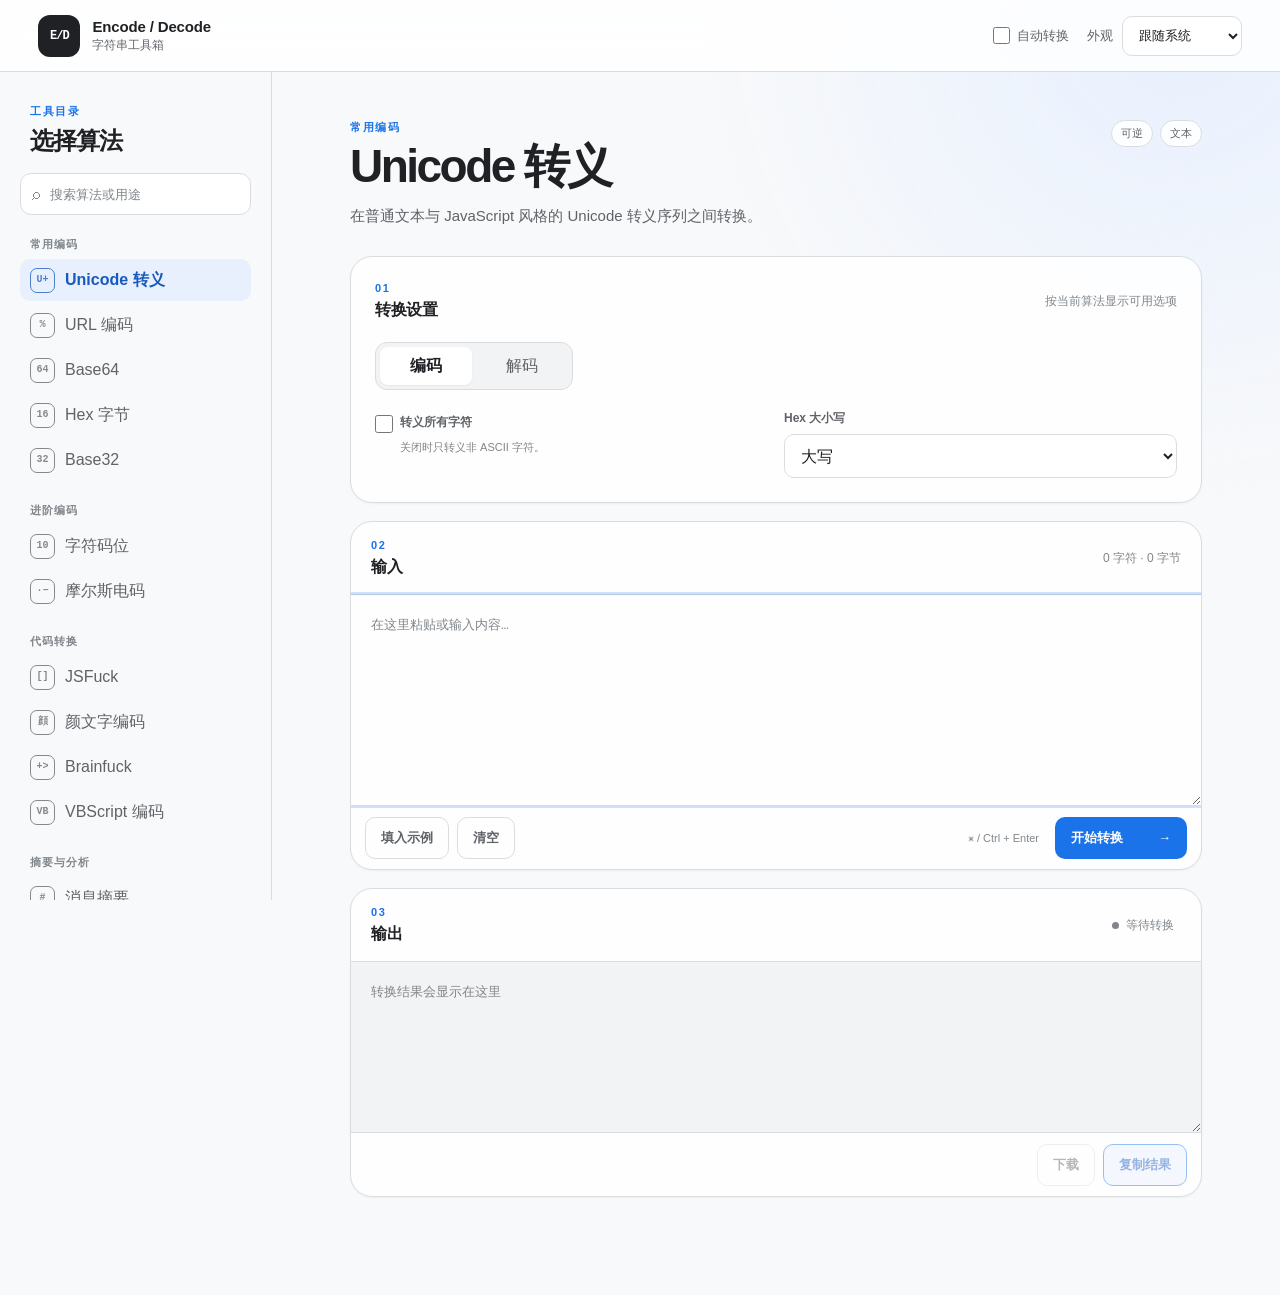
==== commit a50a6840: "update" ====
--- a/index.html
+++ b/index.html
@@ -21,14 +21,17 @@
       <span class="brand-mark" aria-hidden="true">E/D</span>
       <span><strong>Encode / Decode</strong><small>字符串工具箱</small></span>
     </div>
-    <label class="theme-control">
-      <span>外观</span>
-      <select id="themeSelect" aria-label="选择界面主题">
-        <option value="system">跟随系统</option>
-        <option value="light">浅色</option>
-        <option value="dark">深色</option>
-      </select>
-    </label>
+    <div class="header-controls">
+      <label class="auto-control"><input id="autoConvert" type="checkbox"><span>自动转换</span></label>
+      <label class="theme-control">
+        <span>外观</span>
+        <select id="themeSelect" aria-label="选择界面主题">
+          <option value="system">跟随系统</option>
+          <option value="light">浅色</option>
+          <option value="dark">深色</option>
+        </select>
+      </label>
+    </div>
   </header>
 
   <div class="app-shell">
--- a/styles/app.css
+++ b/styles/app.css
@@ -12,6 +12,9 @@
 .brand strong, .brand small { display: block; }
 .brand strong { font-size: 15px; letter-spacing: -.01em; }
 .brand small { margin-top: 2px; color: var(--text-soft); font-size: 12px; }
+.header-controls { display: flex; align-items: center; gap: 18px; }
+.auto-control { display: inline-flex; align-items: center; gap: 7px; color: var(--text-soft); cursor: pointer; font-size: 13px; white-space: nowrap; }
+.auto-control input { width: 17px; height: 17px; margin: 0; accent-color: var(--accent); }
 .theme-control { display: flex; align-items: center; gap: 9px; color: var(--text-soft); font-size: 13px; }
 .theme-control select, .mobile-picker select { min-height: 40px; padding: 0 34px 0 12px; border: 1px solid var(--border); border-radius: 10px; background: var(--surface-solid); color: var(--text); }
 .app-shell { display: grid; grid-template-columns: var(--sidebar-width) minmax(0,1fr); width: min(1440px,100%); min-height: calc(100vh - var(--header-height)); margin: 0 auto; }
--- a/styles/responsive.css
+++ b/styles/responsive.css
@@ -9,6 +9,8 @@
   .mobile-picker select { width: 100%; min-height: 46px; }
 }
 @media (max-width: 620px) {
+  .header-controls { gap: 10px; }
+  .auto-control { font-size: 12px; }
   .brand small, .theme-control>span, .shortcut-hint, .section-heading>p { display: none; }
   .brand-mark { width: 38px; height: 38px; }
   .theme-control select { width: 116px; min-height: 40px; }
